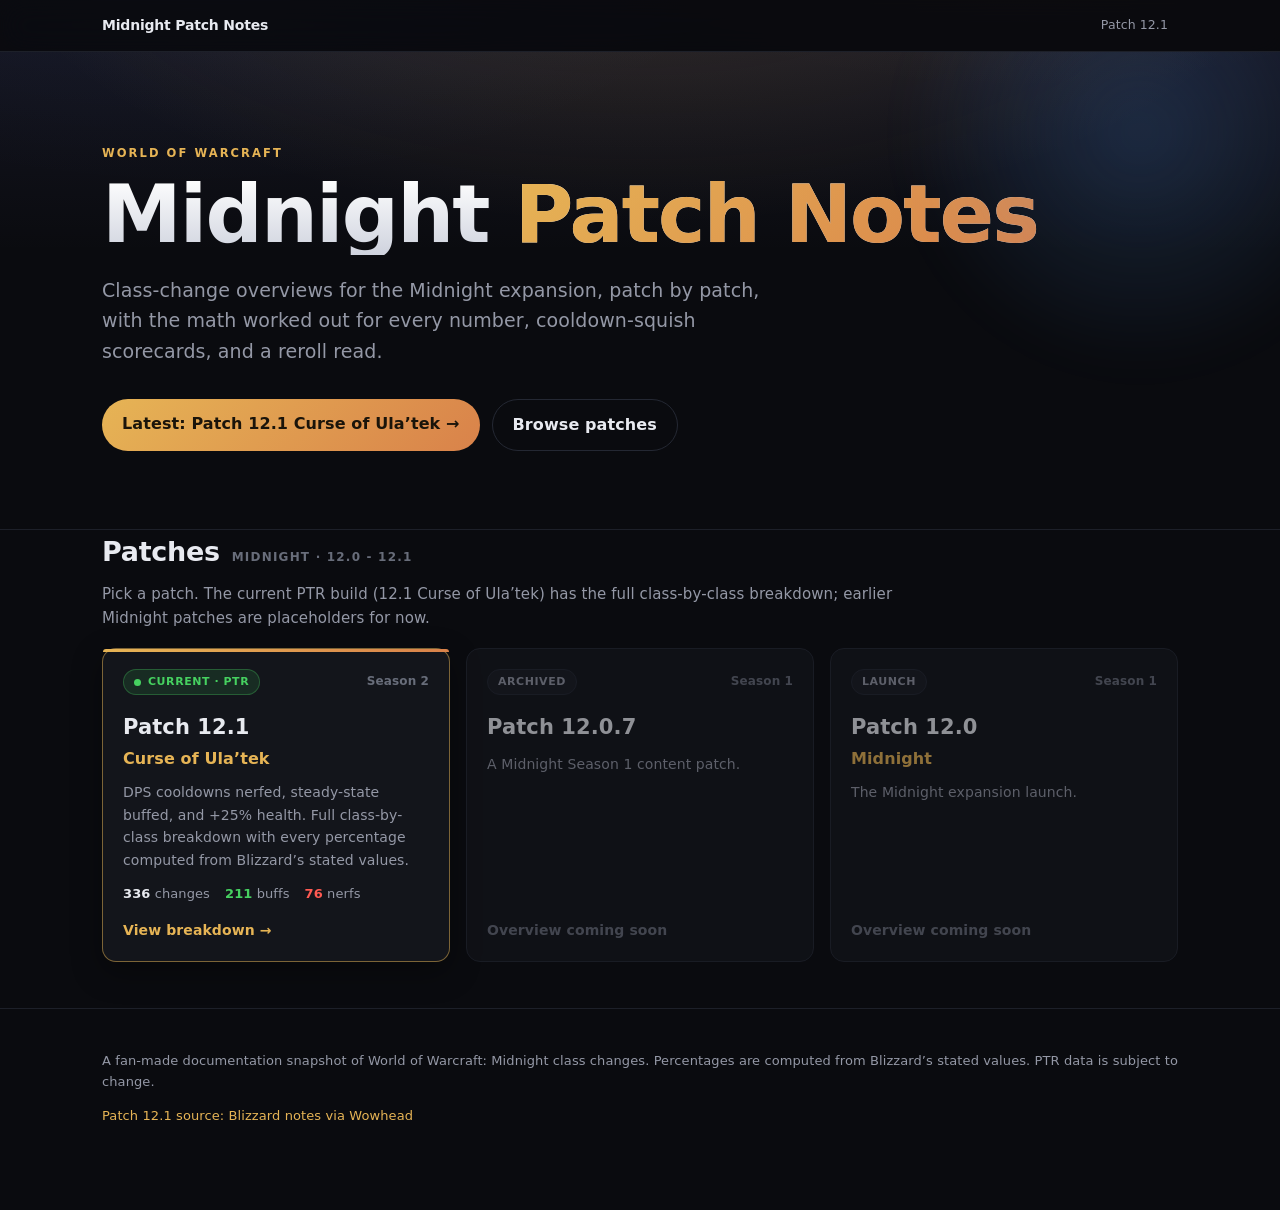
==== index.html @ 2590438f "Add Midnight landing page with patch cards and nav; move 12.1 to detail page; fix spec counts; remov" ====
<!DOCTYPE html>
<html lang="en">
<head>
<meta charset="utf-8" />
<meta name="viewport" content="width=device-width, initial-scale=1" />
<title>World of Warcraft: Midnight - Patch Notes Overview</title>
<meta name="description" content="Class-change overviews for World of Warcraft: Midnight, patch by patch, with the math worked out for every number. Featuring Patch 12.1 Curse of Ula'tek." />
<meta name="color-scheme" content="dark" />
<link rel="stylesheet" href="styles.css" />
</head>
<body>

<nav class="toc"><div class="wrap">
  <a href="./" class="brand">Midnight Patch Notes</a>
  <span style="margin-left:auto"></span>
  <a href="patch-12-1.html">Patch 12.1</a>
</div></nav>

<header class="home-hero">
  <div class="home-hero-glow" aria-hidden="true"></div>
  <div class="wrap">
    <div class="eyebrow">World of Warcraft</div>
    <h1 class="home-title">Midnight <span>Patch Notes</span></h1>
    <p class="home-sub">Class-change overviews for the Midnight expansion, patch by patch, with the math worked out for every
    number, cooldown-squish scorecards, and a reroll read.</p>
    <div class="home-cta-row">
      <a class="btn-primary" href="patch-12-1.html">Latest: Patch 12.1 Curse of Ula&rsquo;tek &rarr;</a>
      <a class="btn-ghost" href="#patches">Browse patches</a>
    </div>
  </div>
</header>

<main class="wrap">
  <section id="patches">
    <div class="sec-head"><h2>Patches</h2><span class="kicker">Midnight &middot; 12.0 - 12.1</span></div>
    <p class="lead">Pick a patch. The current PTR build (12.1 Curse of Ula&rsquo;tek) has the full class-by-class breakdown; earlier
    Midnight patches are placeholders for now.</p>

    <div class="patch-grid">

      <a class="patch-card active" href="patch-12-1.html">
        <div class="pc-top">
          <span class="pc-badge live"><span class="pc-pulse"></span>Current &middot; PTR</span>
          <span class="pc-season">Season 2</span>
        </div>
        <h3>Patch 12.1 <span>Curse of Ula&rsquo;tek</span></h3>
        <p>DPS cooldowns nerfed, steady-state buffed, and +25% health. Full class-by-class breakdown with every percentage
        computed from Blizzard&rsquo;s stated values.</p>
        <div class="pc-stats">
          <span><b>336</b> changes</span>
          <span class="g"><b>211</b> buffs</span>
          <span class="r"><b>76</b> nerfs</span>
        </div>
        <span class="pc-cta">View breakdown &rarr;</span>
      </a>

      <div class="patch-card soon" aria-disabled="true">
        <div class="pc-top">
          <span class="pc-badge">Archived</span>
          <span class="pc-season">Season 1</span>
        </div>
        <h3>Patch 12.0.7</h3>
        <p>A Midnight Season 1 content patch.</p>
        <span class="pc-cta muted">Overview coming soon</span>
      </div>

      <div class="patch-card soon" aria-disabled="true">
        <div class="pc-top">
          <span class="pc-badge">Launch</span>
          <span class="pc-season">Season 1</span>
        </div>
        <h3>Patch 12.0 <span>Midnight</span></h3>
        <p>The Midnight expansion launch.</p>
        <span class="pc-cta muted">Overview coming soon</span>
      </div>

    </div>
  </section>
</main>

<footer>
  <div class="wrap">
    <p>A fan-made documentation snapshot of World of Warcraft: Midnight class changes. Percentages are computed from Blizzard&rsquo;s
    stated values. PTR data is subject to change.</p>
    <p><a href="https://www.wowhead.com/news/class-changes-for-first-patch-12-1-ptr-build-dps-cooldowns-nerfed-381912" target="_blank" rel="noopener">Patch 12.1 source: Blizzard notes via Wowhead</a></p>
  </div>
</footer>

</body>
</html>
---- styles.css ----
:root {
  --bg: #0a0b0f;
  --panel: #13151b;
  --panel-2: #191c24;
  --line: #242833;
  --line-soft: #1d2029;
  --text: #e8eaf0;
  --dim: #9498a6;
  --faint: #686d7a;
  --buff: #46d160;
  --buff-bg: rgba(70, 209, 96, 0.12);
  --nerf: #ff5a52;
  --nerf-bg: rgba(255, 90, 82, 0.12);
  --neutral: #5aa2ff;
  --neutral-bg: rgba(90, 162, 255, 0.12);
  --gold: #e6b455;
  --accent: #e6b455;
  --accent-2: #d9824a;
  --radius: 14px;
  --radius-sm: 10px;
  --maxw: 1120px;
  --shadow: 0 10px 30px rgba(0,0,0,0.35);
}

* { box-sizing: border-box; }
html { scroll-behavior: smooth; scroll-padding-top: 70px; -webkit-text-size-adjust: 100%; }
body {
  margin: 0;
  background:
    radial-gradient(900px 500px at 80% -260px, rgba(230,180,85,0.10), transparent 70%),
    radial-gradient(1000px 600px at 15% -200px, rgba(90,162,255,0.07), transparent 65%),
    var(--bg);
  background-attachment: fixed;
  color: var(--text);
  font: 16px/1.62 ui-sans-serif, system-ui, -apple-system, "Segoe UI", Roboto, Helvetica, Arial, sans-serif;
  -webkit-font-smoothing: antialiased;
  letter-spacing: 0.1px;
}
a { color: var(--accent); text-decoration: none; }
a:hover { text-decoration: underline; }
code { font-family: ui-monospace, SFMono-Regular, Menlo, Consolas, monospace; font-size: 0.9em; background: var(--panel-2); padding: 1px 6px; border-radius: 6px; border: 1px solid var(--line); }
.wrap { max-width: var(--maxw); margin: 0 auto; padding: 0 22px; }
.muted { color: var(--dim); }
.small { font-size: 13px; }

/* Sticky nav */
nav.toc {
  position: sticky; top: 0; z-index: 30;
  background: rgba(10,11,15,0.72); backdrop-filter: blur(14px) saturate(140%);
  border-bottom: 1px solid var(--line-soft);
}
nav.toc .wrap { display: flex; gap: 4px; flex-wrap: wrap; align-items: center; padding: 9px 22px; }
nav.toc a { color: var(--dim); font-size: 12.5px; font-weight: 500; padding: 5px 10px; border-radius: 8px; transition: all .15s; }
nav.toc a:hover { color: var(--text); background: var(--panel); text-decoration: none; }
nav.toc .navsep { color: var(--faint); padding: 0 4px; opacity: .5; }

/* Hero */
header.hero { padding: 56px 0 34px; border-bottom: 1px solid var(--line-soft); }
.eyebrow { color: var(--accent); font-weight: 600; letter-spacing: 0.18em; text-transform: uppercase; font-size: 11.5px; }
h1 {
  font-size: clamp(30px, 5.2vw, 50px); line-height: 1.05; margin: 12px 0 0; letter-spacing: -0.5px;
  font-weight: 800;
  background: linear-gradient(180deg, #fff 0%, #d7dae3 100%);
  -webkit-background-clip: text; background-clip: text; -webkit-text-fill-color: transparent;
}
h1 .sub { display: block; -webkit-text-fill-color: initial; color: var(--dim); font-weight: 450; font-size: clamp(15px, 2.4vw, 19px); margin-top: 14px; letter-spacing: 0; max-width: 760px; }
.meta-row { display: flex; flex-wrap: wrap; gap: 8px 10px; margin-top: 22px; }
.pill { display: inline-flex; align-items: center; gap: 7px; background: var(--panel); border: 1px solid var(--line); border-radius: 999px; padding: 6px 13px; font-size: 13px; color: var(--dim); }
.pill b { color: var(--text); font-weight: 600; }
.pill .dot { width: 7px; height: 7px; border-radius: 50%; background: var(--accent); box-shadow: 0 0 10px var(--accent); }

.disclaimer {
  margin: 24px 0 0; padding: 15px 17px; border-radius: var(--radius);
  background: linear-gradient(180deg, rgba(255,90,82,0.08), rgba(255,90,82,0.03));
  border: 1px solid rgba(255,90,82,0.28);
  font-size: 14px; color: #ffd9d6;
}
.disclaimer b { color: #fff; }

/* Layout */
main { padding: 36px 0 90px; }
section { margin: 0 0 46px; scroll-margin-top: 70px; }
.sec-head { display: flex; align-items: baseline; gap: 12px; margin: 0 0 8px; }
h2 { font-size: clamp(21px, 3vw, 27px); margin: 0; letter-spacing: -0.3px; font-weight: 750; }
.sec-head .kicker { color: var(--faint); font-size: 12px; font-weight: 600; text-transform: uppercase; letter-spacing: 0.1em; }
h2 + .lead, .sec-head + .lead { margin-top: 4px; }
h3 { font-size: 18px; margin: 22px 0 10px; }
.lead { color: var(--dim); font-size: 15px; margin: 0 0 18px; max-width: 820px; }
.card { background: var(--panel); border: 1px solid var(--line); border-radius: var(--radius); padding: 18px 20px; }

/* Stat chips */
.stats { display: grid; grid-template-columns: repeat(auto-fit, minmax(135px, 1fr)); gap: 12px; }
.stat { background: var(--panel); border: 1px solid var(--line); border-radius: var(--radius); padding: 16px 17px; position: relative; overflow: hidden; }
.stat::after { content: ""; position: absolute; inset: 0 0 auto 0; height: 2px; background: var(--barcolor, transparent); opacity: .7; }
.stat .num { font-size: 31px; font-weight: 800; line-height: 1; letter-spacing: -0.5px; }
.stat .lbl { color: var(--dim); font-size: 12.5px; margin-top: 7px; }
.stat.buff { --barcolor: var(--buff); } .stat.buff .num { color: var(--buff); }
.stat.nerf { --barcolor: var(--nerf); } .stat.nerf .num { color: var(--nerf); }
.stat.neutral { --barcolor: var(--neutral); } .stat.neutral .num { color: var(--neutral); }
.stat.gold { --barcolor: var(--gold); }

/* Global list */
ul.glist { list-style: none; padding: 0; margin: 0; display: grid; gap: 12px; }
ul.glist li { background: var(--panel); border: 1px solid var(--line); border-left: 3px solid var(--accent); border-radius: var(--radius-sm); padding: 14px 18px; }
ul.glist li b { color: var(--accent); }

/* Tables */
.tbl-wrap { overflow-x: auto; border: 1px solid var(--line); border-radius: var(--radius); background: var(--panel); }
table { width: 100%; border-collapse: collapse; font-size: 14px; }
thead th { text-align: left; background: var(--panel-2); color: var(--faint); font-weight: 600; font-size: 11px; text-transform: uppercase; letter-spacing: 0.06em; padding: 10px 13px; white-space: nowrap; }
tbody td { padding: 11px 13px; border-top: 1px solid var(--line-soft); vertical-align: top; }
tbody tr:hover { background: rgba(255,255,255,0.018); }
td.ability { font-weight: 600; white-space: nowrap; }
td.metric { color: var(--dim); }
td.oldnew { font-variant-numeric: tabular-nums; white-space: nowrap; color: var(--dim); }
td.change { font-variant-numeric: tabular-nums; font-weight: 700; white-space: nowrap; text-align: right; }
td.note { color: var(--dim); font-size: 13px; }
.change.buff { color: var(--buff); } .change.nerf { color: var(--nerf); } .change.neutral { color: var(--faint); }

/* chips */
.tag { display: inline-block; font-size: 10.5px; font-weight: 700; text-transform: uppercase; letter-spacing: 0.04em; padding: 2px 8px; border-radius: 999px; line-height: 1.5; }
.tag.buff { color: var(--buff); background: var(--buff-bg); }
.tag.nerf { color: var(--nerf); background: var(--nerf-bg); }
.tag.neutral { color: var(--neutral); background: var(--neutral-bg); }
.tag.role { color: var(--gold); background: rgba(230,180,85,0.13); }
.tag.kind { color: var(--faint); background: var(--panel-2); border: 1px solid var(--line); }

/* Accordion class blocks */
.toolbar { display: flex; align-items: center; gap: 10px; flex-wrap: wrap; margin: 0 0 16px; }
.filters { display: inline-flex; gap: 4px; background: var(--panel); border: 1px solid var(--line); border-radius: 999px; padding: 4px; }
.filters button { cursor: pointer; background: transparent; color: var(--dim); border: 0; border-radius: 999px; padding: 6px 14px; font-size: 13px; font-weight: 600; transition: all .15s; }
.filters button:hover { color: var(--text); }
.filters button.active { color: #1a140a; background: linear-gradient(135deg, var(--accent), var(--accent-2)); }
.toolbtn { cursor: pointer; background: var(--panel); color: var(--dim); border: 1px solid var(--line); border-radius: 999px; padding: 7px 14px; font-size: 13px; font-weight: 600; }
.toolbtn:hover { color: var(--text); border-color: var(--faint); }

details.cls { border: 1px solid var(--line); border-radius: var(--radius); margin-bottom: 12px; background: var(--panel); overflow: hidden; }
details.cls[open] { box-shadow: var(--shadow); }
details.cls > summary {
  list-style: none; cursor: pointer; padding: 15px 18px; display: flex; align-items: center; gap: 13px;
  border-left: 4px solid var(--cc, var(--accent));
}
details.cls > summary::-webkit-details-marker { display: none; }
.cls-dot { width: 11px; height: 11px; border-radius: 50%; background: var(--cc); box-shadow: 0 0 12px -1px var(--cc); flex: none; }
.cls-name { font-size: 19px; font-weight: 750; color: var(--cc); }
.cls-meta { color: var(--faint); font-size: 13px; }
.cls-tally { margin-left: auto; display: flex; align-items: center; gap: 7px; }
.minichip { font-size: 12px; font-weight: 700; padding: 2px 9px; border-radius: 999px; font-variant-numeric: tabular-nums; }
.minichip.b { color: var(--buff); background: var(--buff-bg); }
.minichip.n { color: var(--nerf); background: var(--nerf-bg); }
.chev { color: var(--faint); transition: transform .2s; flex: none; }
details.cls[open] .chev { transform: rotate(90deg); }
.cls-body { padding: 4px 18px 18px; }

.specblock { margin: 14px 0 0; }
.spechead { display: flex; align-items: center; gap: 9px; flex-wrap: wrap; margin: 16px 0 8px; }
.spechead .name { font-weight: 700; font-size: 16px; }
.specnote { color: var(--dim); font-size: 13px; margin: 0 0 10px; max-width: 880px; }

/* Scorecard + ranking + reroll reuse */
.scorecard td.spec { font-weight: 700; white-space: nowrap; }
.scorecard td.dir { color: var(--dim); }
.scorecard b { color: var(--text); }

.rank-grid { display: grid; grid-template-columns: 1fr 1fr; gap: 16px; }
@media (max-width: 760px) { .rank-grid { grid-template-columns: 1fr; } }
.rank { border-radius: var(--radius); border: 1px solid var(--line); padding: 18px 20px; background: var(--panel); }
.rank.up { border-top: 3px solid var(--buff); }
.rank.down { border-top: 3px solid var(--nerf); }
.rank h3 { margin-top: 0; display: flex; align-items: center; gap: 8px; }
.rank.up h3 { color: var(--buff); } .rank.down h3 { color: var(--nerf); }
.rank ol { margin: 0; padding-left: 20px; }
.rank li { margin: 10px 0; } .rank li b { color: var(--text); }

.reroll-grid { display: grid; gap: 11px; }
.reroll .card { border-left: 3px solid var(--gold); }
.reroll .q { font-weight: 700; color: var(--gold); display: block; margin-bottom: 3px; }

footer { border-top: 1px solid var(--line-soft); padding: 28px 0 70px; color: var(--dim); font-size: 13px; }
footer a { word-break: break-all; }

.totop { position: fixed; right: 20px; bottom: 20px; width: 44px; height: 44px; border-radius: 50%; display: none; align-items: center; justify-content: center; font-weight: 800; cursor: pointer; color: #1a140a; background: linear-gradient(135deg, var(--accent), var(--accent-2)); box-shadow: var(--shadow); border: 0; }
.totop.show { display: flex; }

@media (max-width: 560px) {
  header.hero { padding: 40px 0 26px; }
  .cls-meta { display: none; }
}

/* ---- Landing page ---- */
nav.toc .brand { font-weight: 800; color: var(--text); font-size: 14px; letter-spacing: -0.2px; padding-left: 0; }
nav.toc .brand:hover { color: var(--accent); background: transparent; }

.home-hero {
  position: relative; overflow: hidden; padding: 92px 0 78px; border-bottom: 1px solid var(--line-soft);
  background:
    radial-gradient(1100px 520px at 50% -140px, rgba(230,180,85,0.16), transparent 60%),
    linear-gradient(180deg, rgba(138,135,238,0.08), transparent 42%);
}
.home-hero-glow {
  position: absolute; width: 520px; height: 520px; right: -120px; top: -180px; border-radius: 50%;
  background: radial-gradient(circle, rgba(90,162,255,0.18), transparent 65%); filter: blur(20px); pointer-events: none;
}
.home-title {
  font-size: clamp(42px, 8vw, 80px); line-height: 0.98; margin: 14px 0 0; font-weight: 850; letter-spacing: -1.8px;
  background: linear-gradient(180deg, #fff, #cfd3de); -webkit-background-clip: text; background-clip: text; -webkit-text-fill-color: transparent;
}
.home-title span { background: linear-gradient(135deg, var(--accent), var(--accent-2)); -webkit-background-clip: text; background-clip: text; -webkit-text-fill-color: transparent; }
.home-sub { color: var(--dim); font-size: clamp(15px, 2.4vw, 19px); max-width: 690px; margin: 20px 0 0; }
.home-cta-row { display: flex; gap: 12px; flex-wrap: wrap; margin-top: 32px; }
.btn-primary { background: linear-gradient(135deg, var(--accent), var(--accent-2)); color: #1a140a; font-weight: 700; padding: 12px 20px; border-radius: 999px; }
.btn-primary:hover { text-decoration: none; filter: brightness(1.07); }
.btn-ghost { color: var(--text); border: 1px solid var(--line); padding: 12px 20px; border-radius: 999px; font-weight: 600; }
.btn-ghost:hover { text-decoration: none; border-color: var(--faint); }

.patch-grid { display: grid; grid-template-columns: repeat(auto-fill, minmax(290px, 1fr)); gap: 16px; }
.patch-card { display: flex; flex-direction: column; gap: 9px; background: var(--panel); border: 1px solid var(--line); border-radius: var(--radius); padding: 20px; position: relative; min-height: 230px; }
.patch-card.active { border-color: rgba(230,180,85,0.5); box-shadow: var(--shadow); }
.patch-card.active::before { content: ""; position: absolute; inset: 0 0 auto 0; height: 3px; background: linear-gradient(90deg, var(--accent), var(--accent-2)); border-radius: var(--radius) var(--radius) 0 0; }
a.patch-card { color: var(--text); transition: transform .18s, border-color .18s; }
a.patch-card:hover { text-decoration: none; transform: translateY(-3px); border-color: var(--accent); }
.patch-card.soon { opacity: .6; }
.pc-top { display: flex; align-items: center; gap: 10px; }
.pc-badge { font-size: 11px; font-weight: 700; text-transform: uppercase; letter-spacing: 0.05em; padding: 3px 10px; border-radius: 999px; background: var(--panel-2); color: var(--dim); border: 1px solid var(--line); display: inline-flex; align-items: center; gap: 7px; }
.pc-badge.live { color: var(--buff); background: var(--buff-bg); border-color: rgba(70,209,96,0.3); }
.pc-pulse { width: 7px; height: 7px; border-radius: 50%; background: var(--buff); animation: pcpulse 2s infinite; }
@keyframes pcpulse { 0% { box-shadow: 0 0 0 0 rgba(70,209,96,0.5); } 70% { box-shadow: 0 0 0 7px rgba(70,209,96,0); } 100% { box-shadow: 0 0 0 0 rgba(70,209,96,0); } }
.pc-season { margin-left: auto; font-size: 12px; color: var(--faint); font-weight: 600; }
.patch-card h3 { margin: 6px 0 0; font-size: 21px; font-weight: 750; }
.patch-card h3 span { color: var(--accent); display: block; font-size: 16px; font-weight: 600; margin-top: 2px; }
.patch-card p { color: var(--dim); font-size: 14px; margin: 0; flex: 1; }
.pc-stats { display: flex; gap: 15px; font-size: 13px; color: var(--dim); padding-top: 2px; }
.pc-stats b { color: var(--text); font-variant-numeric: tabular-nums; }
.pc-stats .g b { color: var(--buff); }
.pc-stats .r b { color: var(--nerf); }
.pc-cta { font-weight: 700; color: var(--accent); font-size: 14px; margin-top: 6px; }
.pc-cta.muted { color: var(--faint); font-weight: 600; }
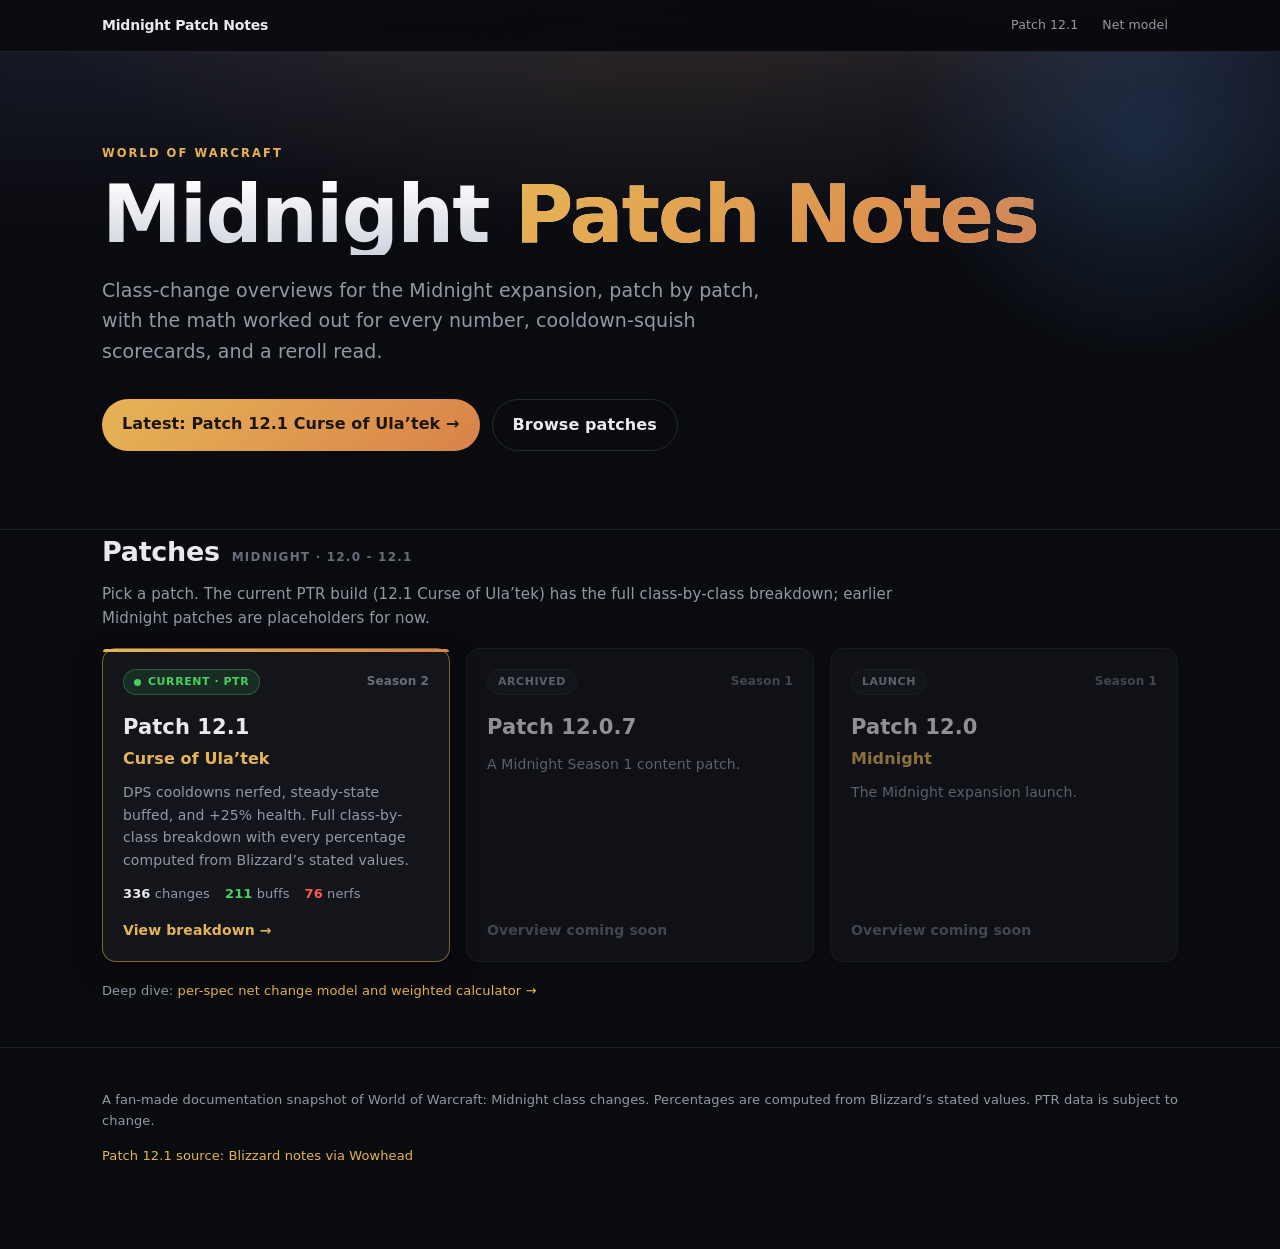
==== commit da8fe9a5: "Add per-spec net change page: exact spec-wide table plus transparent weighted calculator" ====
--- a/index.html
+++ b/index.html
@@ -14,6 +14,7 @@
   <a href="./" class="brand">Midnight Patch Notes</a>
   <span style="margin-left:auto"></span>
   <a href="patch-12-1.html">Patch 12.1</a>
+  <a href="net-change.html">Net model</a>
 </div></nav>
 
 <header class="home-hero">
@@ -75,6 +76,7 @@
       </div>
 
     </div>
+    <p class="small muted" style="margin-top:18px">Deep dive: <a href="net-change.html">per-spec net change model and weighted calculator &rarr;</a></p>
   </section>
 </main>
 
--- a/styles.css
+++ b/styles.css
@@ -235,3 +235,25 @@
 .pc-stats .r b { color: var(--nerf); }
 .pc-cta { font-weight: 700; color: var(--accent); font-size: 14px; margin-top: 6px; }
 .pc-cta.muted { color: var(--faint); font-weight: 600; }
+
+/* ---- Net change calculator ---- */
+.calc-card { padding: 20px 22px; }
+.calc-controls { display: flex; align-items: center; gap: 12px; margin-bottom: 14px; }
+.calc-controls label { font-weight: 700; font-size: 14px; color: var(--dim); }
+#spec-select { flex: 1; max-width: 360px; background: var(--panel-2); color: var(--text); border: 1px solid var(--line); border-radius: 10px; padding: 10px 12px; font-size: 14px; font-weight: 600; }
+#spec-select:focus { outline: none; border-color: var(--accent); }
+.calc-base { margin: 0 0 14px; padding: 11px 14px; background: var(--panel-2); border: 1px solid var(--line); border-radius: 10px; font-size: 14px; color: var(--dim); }
+.calc-base b { font-variant-numeric: tabular-nums; }
+.calc-row { display: flex; align-items: center; justify-content: space-between; gap: 14px; padding: 10px 0; border-top: 1px solid var(--line-soft); flex-wrap: wrap; }
+.calc-row:first-child { border-top: 0; }
+.cr-name { font-weight: 600; font-size: 14px; }
+.cr-pct { font-variant-numeric: tabular-nums; }
+.cr-input { display: flex; align-items: center; gap: 8px; white-space: nowrap; }
+input.wt { width: 74px; background: var(--panel-2); color: var(--text); border: 1px solid var(--line); border-radius: 8px; padding: 7px 9px; font-size: 14px; font-variant-numeric: tabular-nums; text-align: right; }
+input.wt:focus { outline: none; border-color: var(--accent); }
+.calc-result { display: flex; align-items: center; justify-content: space-between; gap: 14px; margin-top: 16px; padding-top: 16px; border-top: 2px solid var(--line); }
+.calc-result-lbl { font-weight: 700; font-size: 15px; }
+.calc-result-sub { color: var(--faint); font-size: 12px; margin-top: 3px; }
+.net-num { font-size: 38px; font-weight: 850; line-height: 1; letter-spacing: -1px; font-variant-numeric: tabular-nums; color: var(--text); }
+.net-num.buff { color: var(--buff); }
+.net-num.nerf { color: var(--nerf); }
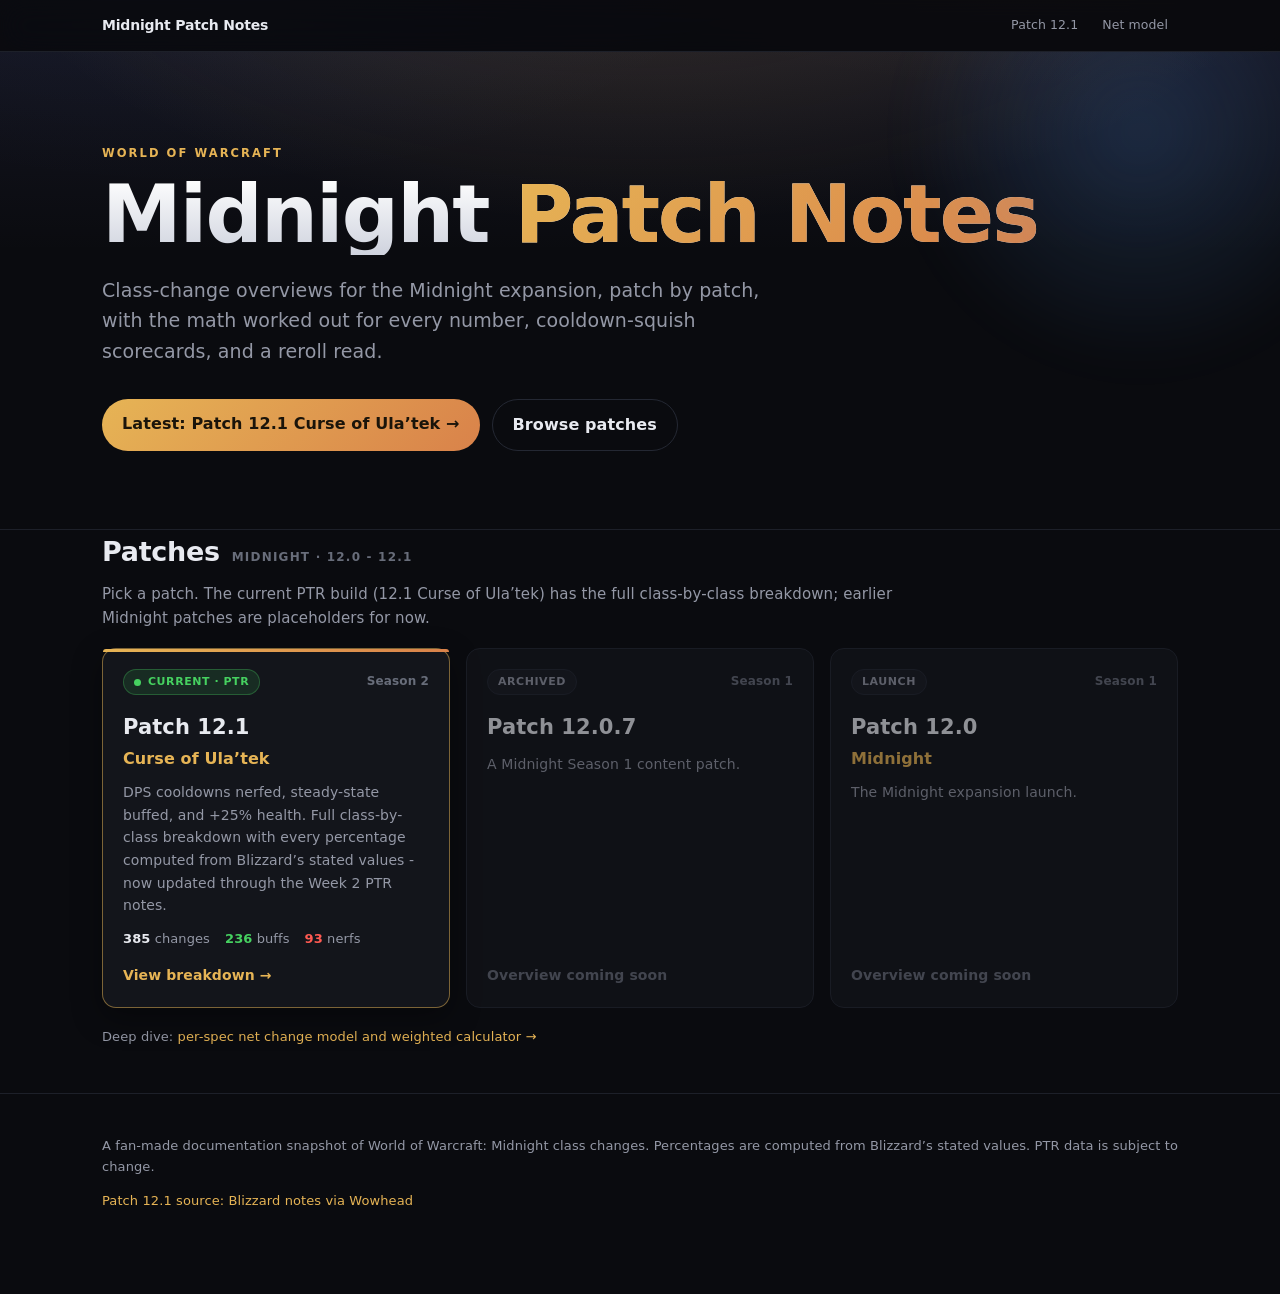
==== commit dd435b63: "Add Patch 12.1 Week 2 PTR changes (Frost DK & Enhancement retunes, DH, Unholy plagues, more) tagged " ====
--- a/index.html
+++ b/index.html
@@ -46,11 +46,11 @@
         </div>
         <h3>Patch 12.1 <span>Curse of Ula&rsquo;tek</span></h3>
         <p>DPS cooldowns nerfed, steady-state buffed, and +25% health. Full class-by-class breakdown with every percentage
-        computed from Blizzard&rsquo;s stated values.</p>
+        computed from Blizzard&rsquo;s stated values - now updated through the Week 2 PTR notes.</p>
         <div class="pc-stats">
-          <span><b>336</b> changes</span>
-          <span class="g"><b>211</b> buffs</span>
-          <span class="r"><b>76</b> nerfs</span>
+          <span><b>385</b> changes</span>
+          <span class="g"><b>236</b> buffs</span>
+          <span class="r"><b>93</b> nerfs</span>
         </div>
         <span class="pc-cta">View breakdown &rarr;</span>
       </a>
--- a/styles.css
+++ b/styles.css
@@ -124,6 +124,8 @@
 .tag.neutral { color: var(--neutral); background: var(--neutral-bg); }
 .tag.role { color: var(--gold); background: rgba(230,180,85,0.13); }
 .tag.kind { color: var(--faint); background: var(--panel-2); border: 1px solid var(--line); }
+.tag.wk2 { color: #ffd479; background: rgba(230,180,85,0.16); border: 1px solid rgba(230,180,85,0.35); }
+.minichip.w { color: #ffd479; background: rgba(230,180,85,0.16); }
 
 /* Accordion class blocks */
 .toolbar { display: flex; align-items: center; gap: 10px; flex-wrap: wrap; margin: 0 0 16px; }
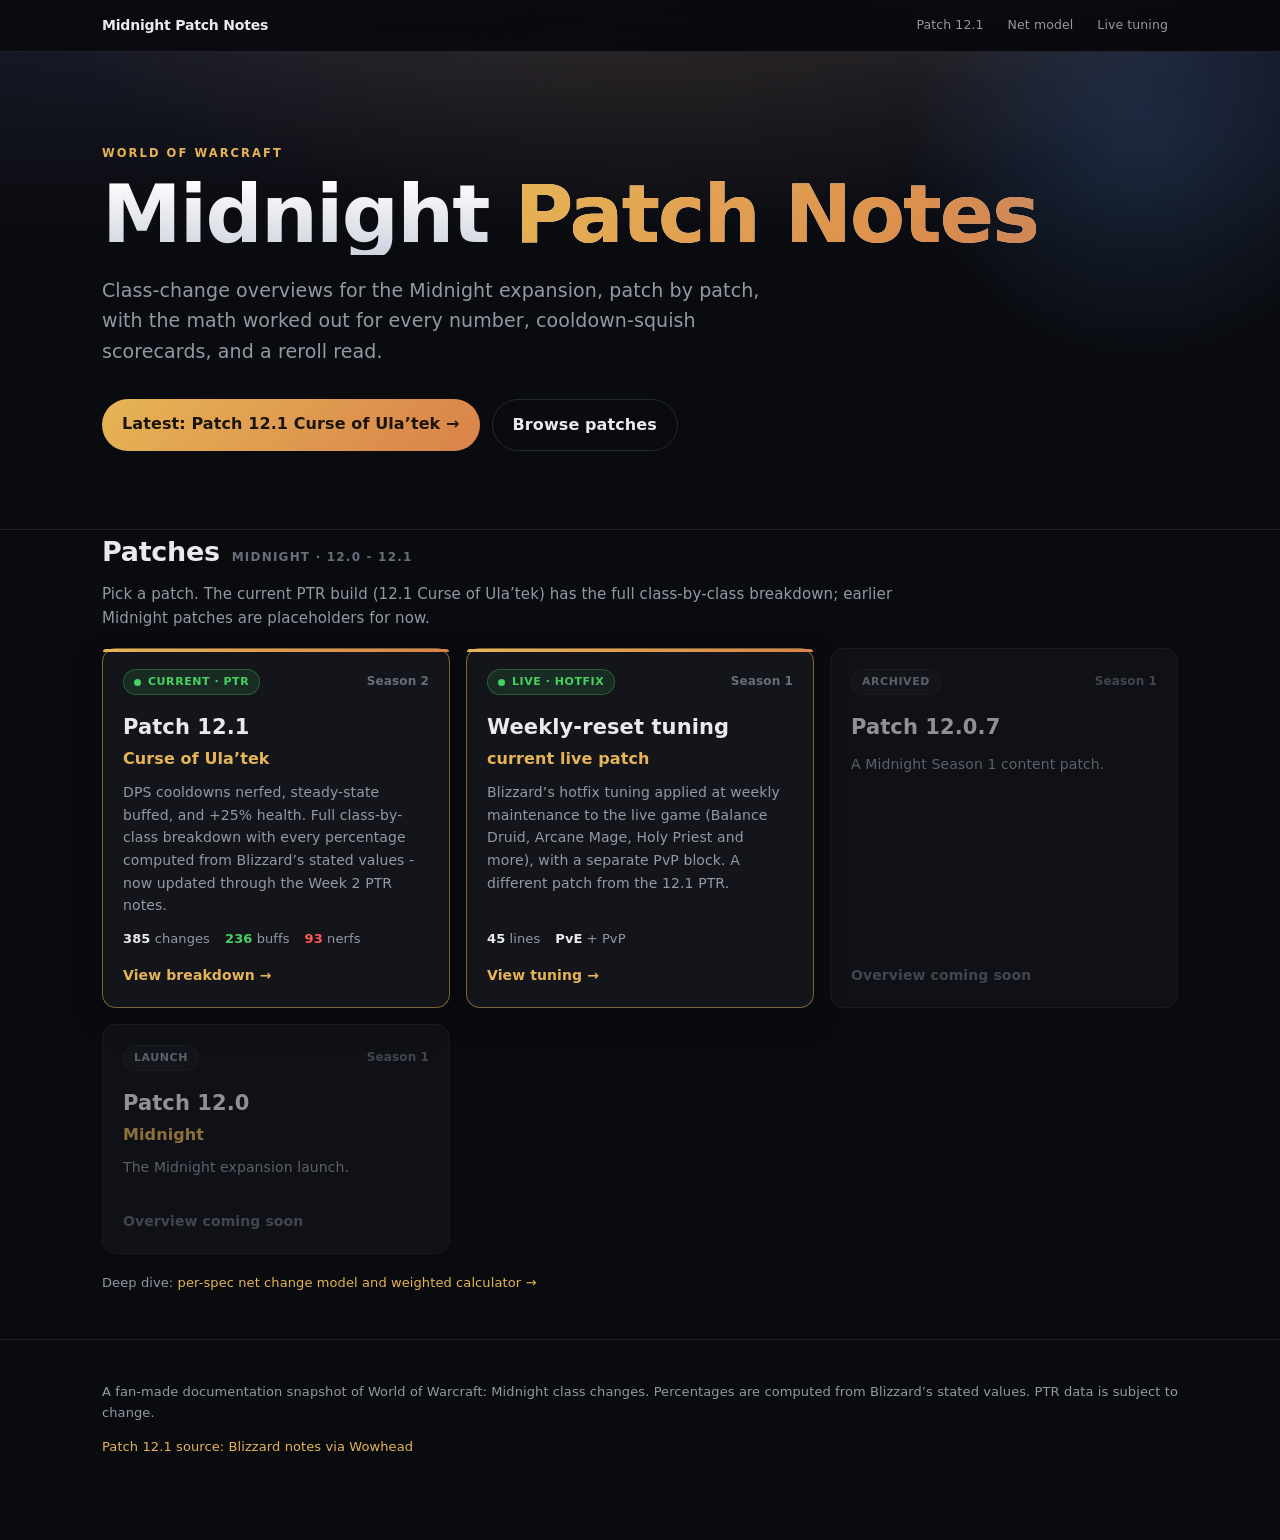
==== commit 1cbee082: "Add separate live weekly-reset tuning page (PvE + PvP, computed math); clearly distinct from 12.1 PT" ====
--- a/index.html
+++ b/index.html
@@ -15,6 +15,7 @@
   <span style="margin-left:auto"></span>
   <a href="patch-12-1.html">Patch 12.1</a>
   <a href="net-change.html">Net model</a>
+  <a href="live-tuning.html">Live tuning</a>
 </div></nav>
 
 <header class="home-hero">
@@ -55,6 +56,21 @@
         <span class="pc-cta">View breakdown &rarr;</span>
       </a>
 
+      <a class="patch-card active" href="live-tuning.html">
+        <div class="pc-top">
+          <span class="pc-badge live"><span class="pc-pulse"></span>Live &middot; Hotfix</span>
+          <span class="pc-season">Season 1</span>
+        </div>
+        <h3>Weekly-reset tuning <span>current live patch</span></h3>
+        <p>Blizzard&rsquo;s hotfix tuning applied at weekly maintenance to the live game (Balance Druid, Arcane Mage, Holy Priest and more),
+        with a separate PvP block. A different patch from the 12.1 PTR.</p>
+        <div class="pc-stats">
+          <span><b>45</b> lines</span>
+          <span><b>PvE</b> + PvP</span>
+        </div>
+        <span class="pc-cta">View tuning &rarr;</span>
+      </a>
+
       <div class="patch-card soon" aria-disabled="true">
         <div class="pc-top">
           <span class="pc-badge">Archived</span>
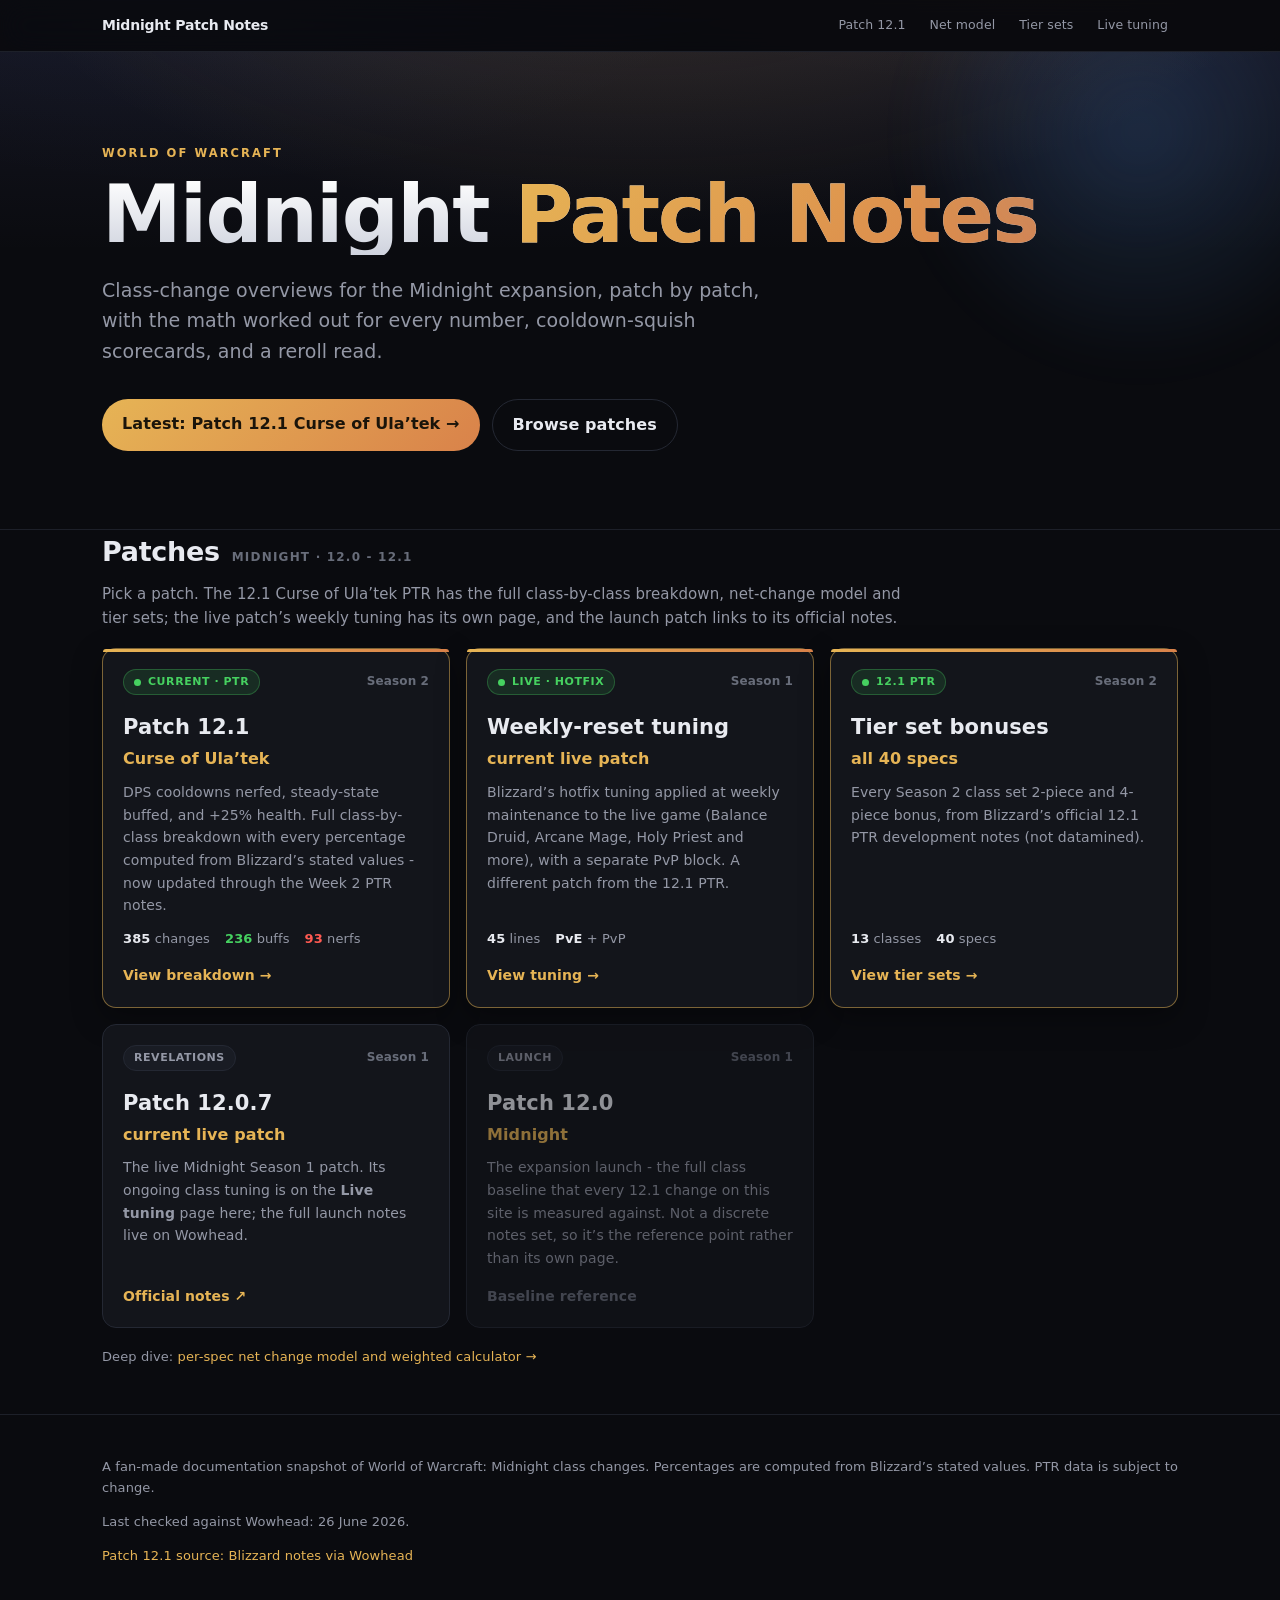
==== commit bea662f6: "Add favicon, OG share images + meta, ability search, official Season 2 tier-set page (40 specs), and" ====
--- a/index.html
+++ b/index.html
@@ -6,6 +6,16 @@
 <title>World of Warcraft: Midnight - Patch Notes Overview</title>
 <meta name="description" content="Class-change overviews for World of Warcraft: Midnight, patch by patch, with the math worked out for every number. Featuring Patch 12.1 Curse of Ula'tek." />
 <meta name="color-scheme" content="dark" />
+<link rel="icon" href="favicon.svg" type="image/svg+xml" />
+<meta name="theme-color" content="#0a0b0f" />
+<meta property="og:type" content="website" />
+<meta property="og:site_name" content="Midnight Patch Notes" />
+<meta property="og:title" content="World of Warcraft: Midnight - Patch Notes Overview" />
+<meta property="og:description" content="Class-change overviews for WoW Midnight, patch by patch, with the math worked out for every number. Featuring Patch 12.1 Curse of Ula'tek." />
+<meta property="og:image" content="https://patchnotes-overview.pages.dev/og.png" />
+<meta property="og:url" content="https://patchnotes-overview.pages.dev/" />
+<meta name="twitter:card" content="summary_large_image" />
+<meta name="twitter:image" content="https://patchnotes-overview.pages.dev/og.png" />
 <link rel="stylesheet" href="styles.css" />
 </head>
 <body>
@@ -15,6 +25,7 @@
   <span style="margin-left:auto"></span>
   <a href="patch-12-1.html">Patch 12.1</a>
   <a href="net-change.html">Net model</a>
+  <a href="tier-sets.html">Tier sets</a>
   <a href="live-tuning.html">Live tuning</a>
 </div></nav>
 
@@ -35,8 +46,8 @@
 <main class="wrap">
   <section id="patches">
     <div class="sec-head"><h2>Patches</h2><span class="kicker">Midnight &middot; 12.0 - 12.1</span></div>
-    <p class="lead">Pick a patch. The current PTR build (12.1 Curse of Ula&rsquo;tek) has the full class-by-class breakdown; earlier
-    Midnight patches are placeholders for now.</p>
+    <p class="lead">Pick a patch. The 12.1 Curse of Ula&rsquo;tek PTR has the full class-by-class breakdown, net-change model and tier sets;
+    the live patch&rsquo;s weekly tuning has its own page, and the launch patch links to its official notes.</p>
 
     <div class="patch-grid">
 
@@ -71,15 +82,30 @@
         <span class="pc-cta">View tuning &rarr;</span>
       </a>
 
-      <div class="patch-card soon" aria-disabled="true">
+      <a class="patch-card active" href="tier-sets.html">
         <div class="pc-top">
-          <span class="pc-badge">Archived</span>
+          <span class="pc-badge live"><span class="pc-pulse"></span>12.1 PTR</span>
+          <span class="pc-season">Season 2</span>
+        </div>
+        <h3>Tier set bonuses <span>all 40 specs</span></h3>
+        <p>Every Season 2 class set 2-piece and 4-piece bonus, from Blizzard&rsquo;s official 12.1 PTR development notes (not datamined).</p>
+        <div class="pc-stats">
+          <span><b>13</b> classes</span>
+          <span><b>40</b> specs</span>
+        </div>
+        <span class="pc-cta">View tier sets &rarr;</span>
+      </a>
+
+      <a class="patch-card" href="https://www.wowhead.com/news/official-patch-12-0-7-revelations-patch-notes-381833" target="_blank" rel="noopener">
+        <div class="pc-top">
+          <span class="pc-badge">Revelations</span>
           <span class="pc-season">Season 1</span>
         </div>
-        <h3>Patch 12.0.7</h3>
-        <p>A Midnight Season 1 content patch.</p>
-        <span class="pc-cta muted">Overview coming soon</span>
-      </div>
+        <h3>Patch 12.0.7 <span>current live patch</span></h3>
+        <p>The live Midnight Season 1 patch. Its ongoing class tuning is on the <b>Live tuning</b> page here; the full launch notes
+        live on Wowhead.</p>
+        <span class="pc-cta">Official notes &#8599;</span>
+      </a>
 
       <div class="patch-card soon" aria-disabled="true">
         <div class="pc-top">
@@ -87,8 +113,9 @@
           <span class="pc-season">Season 1</span>
         </div>
         <h3>Patch 12.0 <span>Midnight</span></h3>
-        <p>The Midnight expansion launch.</p>
-        <span class="pc-cta muted">Overview coming soon</span>
+        <p>The expansion launch - the full class baseline that every 12.1 change on this site is measured against. Not a discrete
+        notes set, so it&rsquo;s the reference point rather than its own page.</p>
+        <span class="pc-cta muted">Baseline reference</span>
       </div>
 
     </div>
@@ -100,6 +127,7 @@
   <div class="wrap">
     <p>A fan-made documentation snapshot of World of Warcraft: Midnight class changes. Percentages are computed from Blizzard&rsquo;s
     stated values. PTR data is subject to change.</p>
+    <p class="small muted">Last checked against Wowhead: 26 June 2026.</p>
     <p><a href="https://www.wowhead.com/news/class-changes-for-first-patch-12-1-ptr-build-dps-cooldowns-nerfed-381912" target="_blank" rel="noopener">Patch 12.1 source: Blizzard notes via Wowhead</a></p>
   </div>
 </footer>
--- a/styles.css
+++ b/styles.css
@@ -135,6 +135,9 @@
 .filters button.active { color: #1a140a; background: linear-gradient(135deg, var(--accent), var(--accent-2)); }
 .toolbtn { cursor: pointer; background: var(--panel); color: var(--dim); border: 1px solid var(--line); border-radius: 999px; padding: 7px 14px; font-size: 13px; font-weight: 600; }
 .toolbtn:hover { color: var(--text); border-color: var(--faint); }
+.searchbox { flex: 1; min-width: 180px; max-width: 320px; background: var(--panel); color: var(--text); border: 1px solid var(--line); border-radius: 999px; padding: 7px 15px; font-size: 13px; }
+.searchbox:focus { outline: none; border-color: var(--accent); }
+.searchbox::placeholder { color: var(--faint); }
 
 details.cls { border: 1px solid var(--line); border-radius: var(--radius); margin-bottom: 12px; background: var(--panel); overflow: hidden; }
 details.cls[open] { box-shadow: var(--shadow); }
@@ -259,3 +262,13 @@
 .net-num { font-size: 38px; font-weight: 850; line-height: 1; letter-spacing: -1px; font-variant-numeric: tabular-nums; color: var(--text); }
 .net-num.buff { color: var(--buff); }
 .net-num.nerf { color: var(--nerf); }
+
+/* ---- Tier sets ---- */
+.tierspec { margin: 12px 0 0; padding: 14px 16px; background: var(--panel-2); border: 1px solid var(--line); border-radius: var(--radius-sm); }
+.tierspec .spechead { margin: 0 0 8px; }
+.setrow { display: flex; gap: 12px; padding: 8px 0; align-items: flex-start; }
+.setrow + .setrow { border-top: 1px solid var(--line-soft); }
+.setlabel { flex: none; font-size: 11px; font-weight: 700; text-transform: uppercase; letter-spacing: 0.04em; padding: 3px 10px; border-radius: 999px; margin-top: 2px; }
+.setlabel.two { color: var(--neutral); background: var(--neutral-bg); }
+.setlabel.four { color: var(--gold); background: rgba(230,180,85,0.14); }
+.settext { color: var(--text); font-size: 14px; line-height: 1.55; }
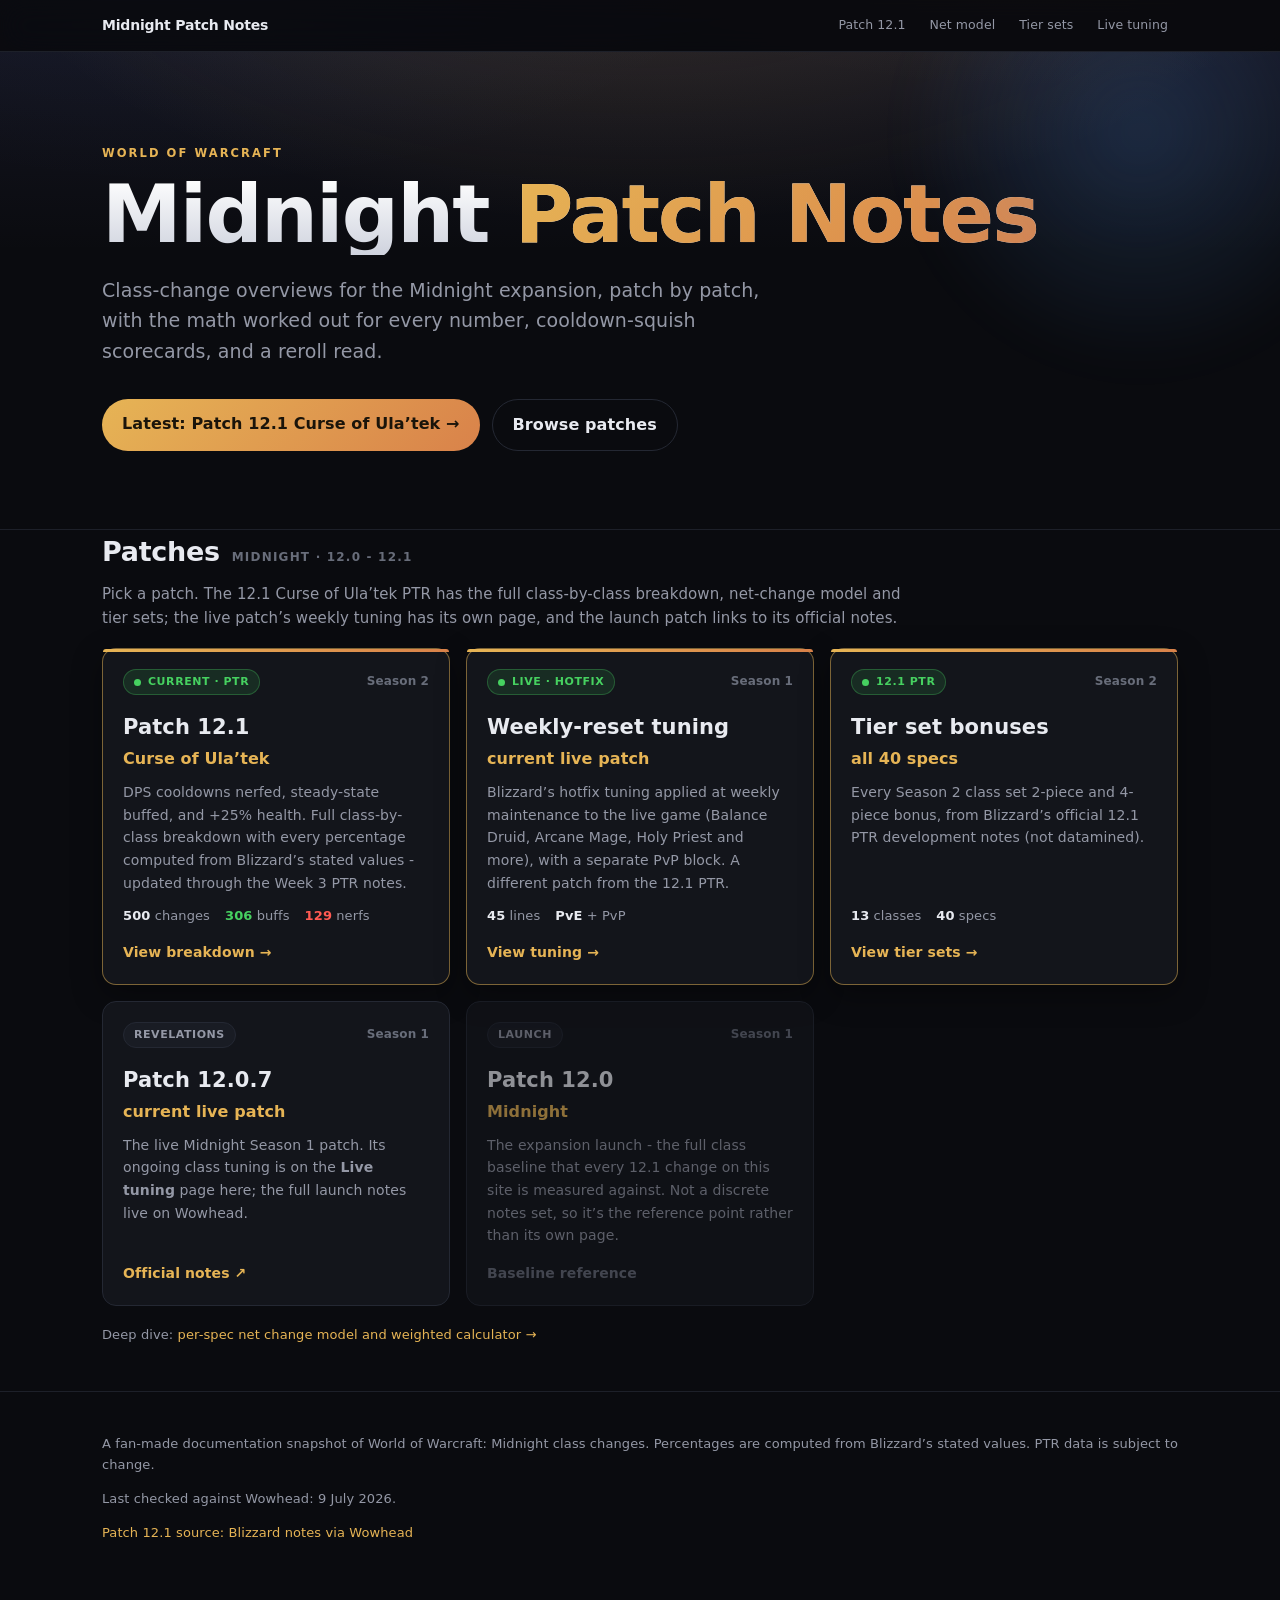
==== commit 8095b607: "Add Patch 12.1 Week 3 PTR changes (raid-test tuning pass, ~115 lines) tagged b:3; Wk3 badges/filter;" ====
--- a/index.html
+++ b/index.html
@@ -58,11 +58,11 @@
         </div>
         <h3>Patch 12.1 <span>Curse of Ula&rsquo;tek</span></h3>
         <p>DPS cooldowns nerfed, steady-state buffed, and +25% health. Full class-by-class breakdown with every percentage
-        computed from Blizzard&rsquo;s stated values - now updated through the Week 2 PTR notes.</p>
+        computed from Blizzard&rsquo;s stated values - updated through the Week 3 PTR notes.</p>
         <div class="pc-stats">
-          <span><b>385</b> changes</span>
-          <span class="g"><b>236</b> buffs</span>
-          <span class="r"><b>93</b> nerfs</span>
+          <span><b>500</b> changes</span>
+          <span class="g"><b>306</b> buffs</span>
+          <span class="r"><b>129</b> nerfs</span>
         </div>
         <span class="pc-cta">View breakdown &rarr;</span>
       </a>
@@ -127,7 +127,7 @@
   <div class="wrap">
     <p>A fan-made documentation snapshot of World of Warcraft: Midnight class changes. Percentages are computed from Blizzard&rsquo;s
     stated values. PTR data is subject to change.</p>
-    <p class="small muted">Last checked against Wowhead: 26 June 2026.</p>
+    <p class="small muted">Last checked against Wowhead: 9 July 2026.</p>
     <p><a href="https://www.wowhead.com/news/class-changes-for-first-patch-12-1-ptr-build-dps-cooldowns-nerfed-381912" target="_blank" rel="noopener">Patch 12.1 source: Blizzard notes via Wowhead</a></p>
   </div>
 </footer>
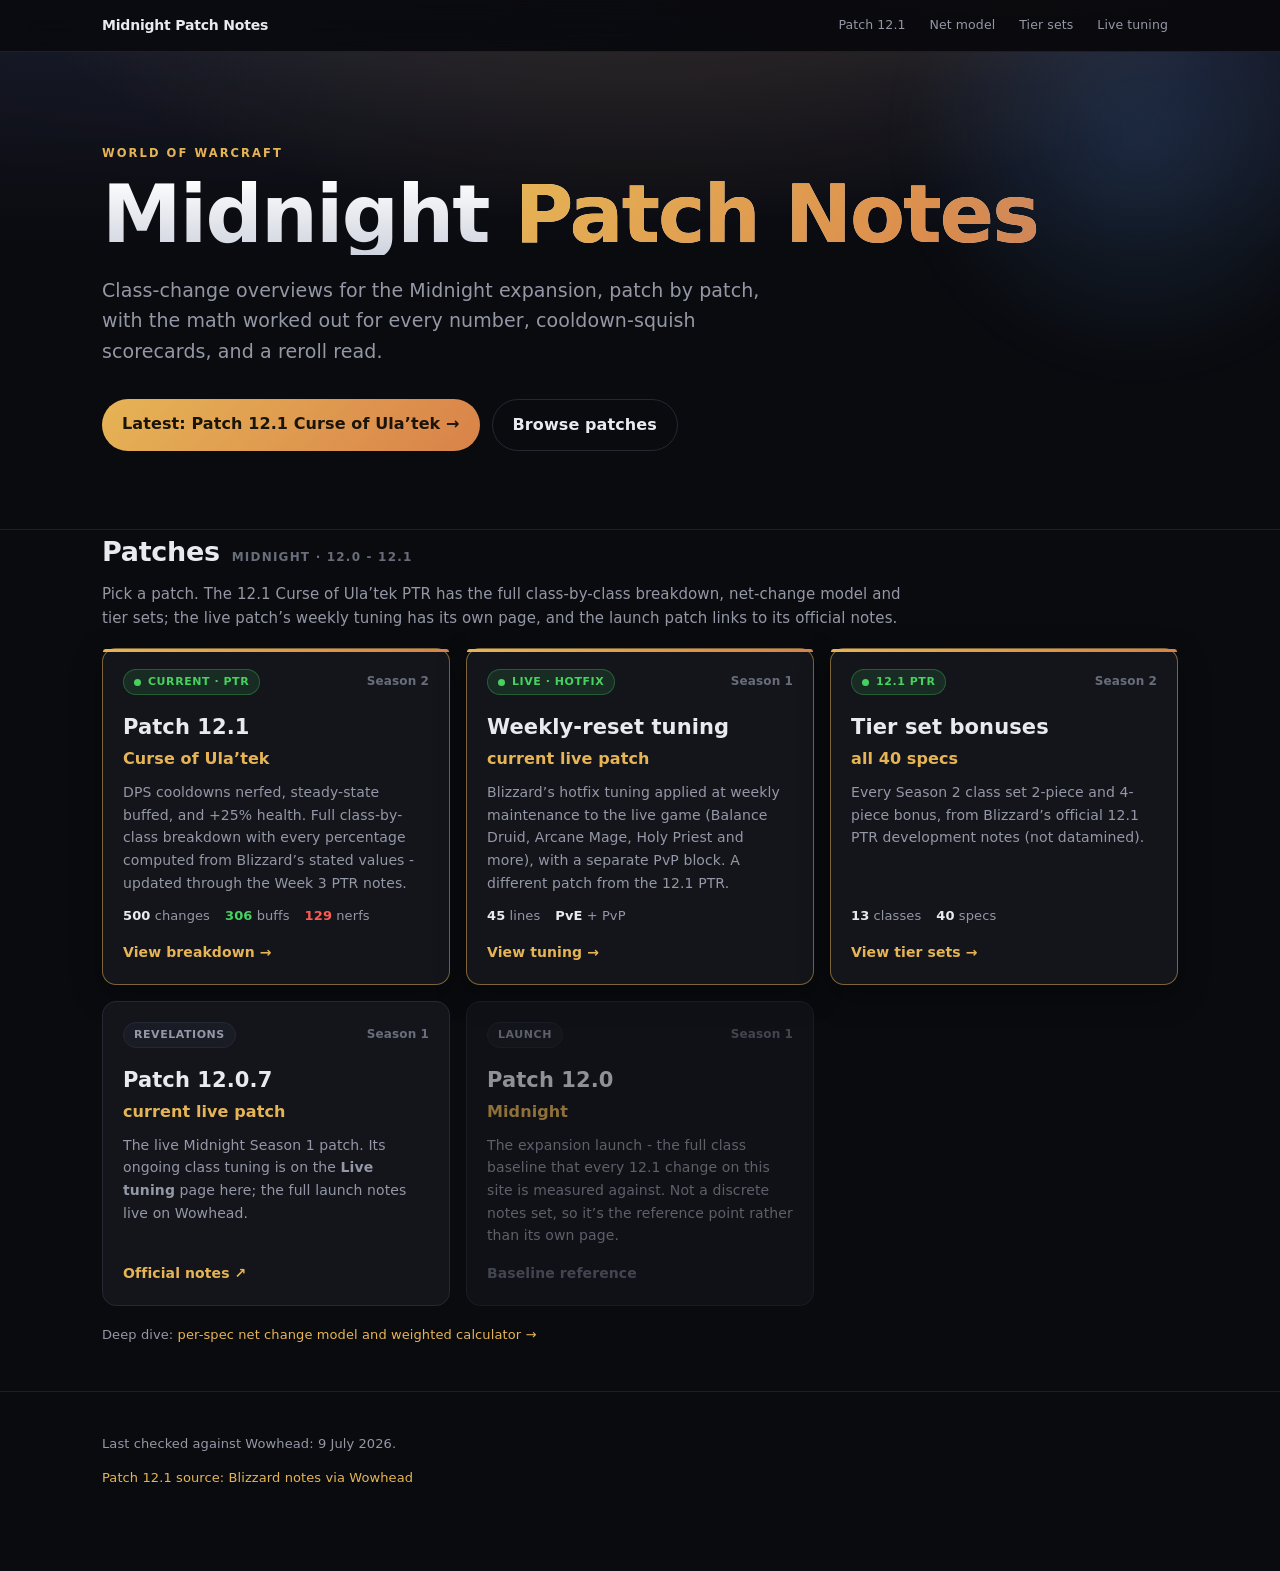
==== commit e77926d2: "Remove fan-made snapshot line from landing footer" ====
--- a/index.html
+++ b/index.html
@@ -125,8 +125,6 @@
 
 <footer>
   <div class="wrap">
-    <p>A fan-made documentation snapshot of World of Warcraft: Midnight class changes. Percentages are computed from Blizzard&rsquo;s
-    stated values. PTR data is subject to change.</p>
     <p class="small muted">Last checked against Wowhead: 9 July 2026.</p>
     <p><a href="https://www.wowhead.com/news/class-changes-for-first-patch-12-1-ptr-build-dps-cooldowns-nerfed-381912" target="_blank" rel="noopener">Patch 12.1 source: Blizzard notes via Wowhead</a></p>
   </div>
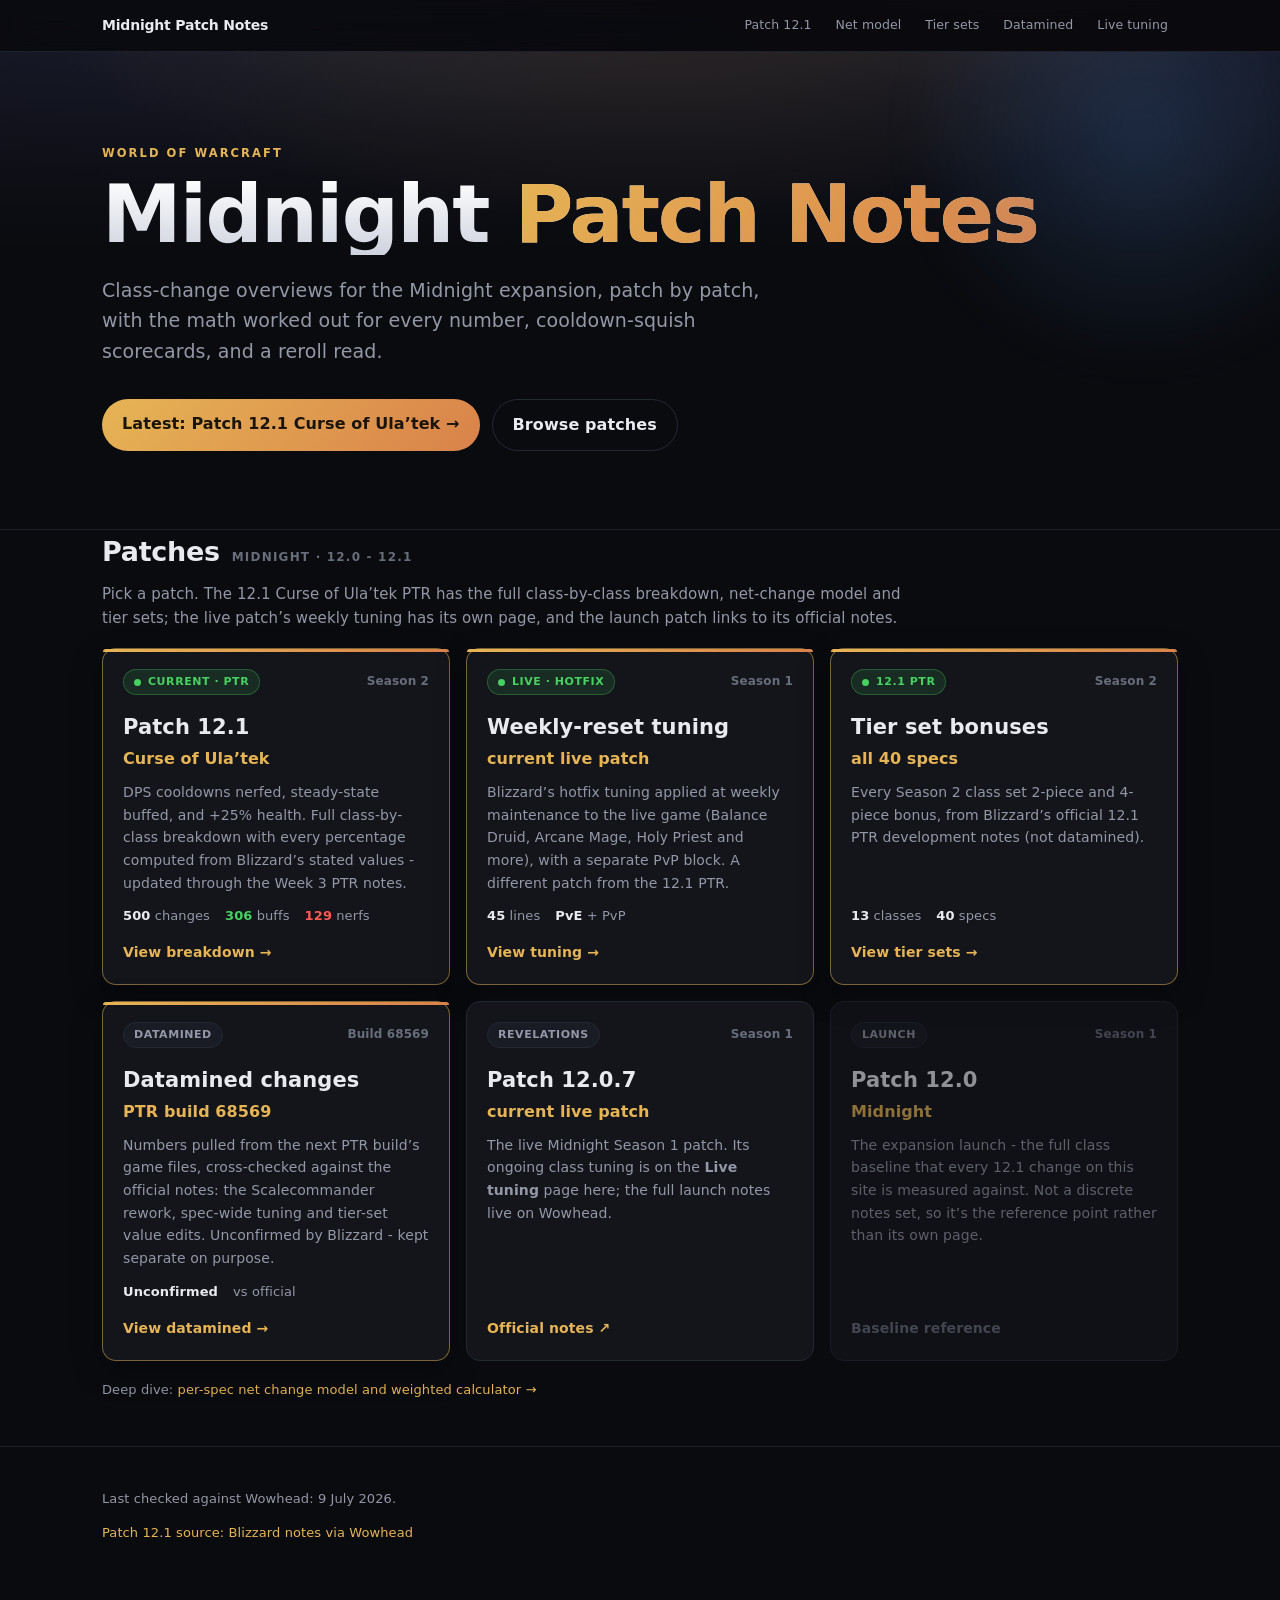
==== commit 8b49879c: "Add separate datamined changes page (PTR build 68569)" ====
--- a/index.html
+++ b/index.html
@@ -26,6 +26,7 @@
   <a href="patch-12-1.html">Patch 12.1</a>
   <a href="net-change.html">Net model</a>
   <a href="tier-sets.html">Tier sets</a>
+  <a href="datamined.html">Datamined</a>
   <a href="live-tuning.html">Live tuning</a>
 </div></nav>
 
@@ -96,6 +97,21 @@
         <span class="pc-cta">View tier sets &rarr;</span>
       </a>
 
+      <a class="patch-card active" href="datamined.html">
+        <div class="pc-top">
+          <span class="pc-badge">Datamined</span>
+          <span class="pc-season">Build 68569</span>
+        </div>
+        <h3>Datamined changes <span>PTR build 68569</span></h3>
+        <p>Numbers pulled from the next PTR build&rsquo;s game files, cross-checked against the official notes: the Scalecommander rework,
+        spec-wide tuning and tier-set value edits. Unconfirmed by Blizzard - kept separate on purpose.</p>
+        <div class="pc-stats">
+          <span><b>Unconfirmed</b></span>
+          <span>vs official</span>
+        </div>
+        <span class="pc-cta">View datamined &rarr;</span>
+      </a>
+
       <a class="patch-card" href="https://www.wowhead.com/news/official-patch-12-0-7-revelations-patch-notes-381833" target="_blank" rel="noopener">
         <div class="pc-top">
           <span class="pc-badge">Revelations</span>
--- a/styles.css
+++ b/styles.css
@@ -125,7 +125,14 @@
 .tag.role { color: var(--gold); background: rgba(230,180,85,0.13); }
 .tag.kind { color: var(--faint); background: var(--panel-2); border: 1px solid var(--line); }
 .tag.wk2 { color: #ffd479; background: rgba(230,180,85,0.16); border: 1px solid rgba(230,180,85,0.35); }
+.tag.dm { color: #c79bff; background: rgba(160,110,255,0.16); border: 1px solid rgba(160,110,255,0.4); }
 .minichip.w { color: #ffd479; background: rgba(230,180,85,0.16); }
+
+/* datamined card grid */
+.card-grid { display: grid; grid-template-columns: repeat(auto-fit, minmax(260px, 1fr)); gap: 16px; }
+.card-grid .card h3 { margin: 6px 0 8px; font-size: 17px; }
+.card-grid .card p { margin: 0; }
+.card-eyebrow { color: var(--dim); font-weight: 600; font-size: 12px; letter-spacing: 0.02em; text-transform: uppercase; }
 
 /* Accordion class blocks */
 .toolbar { display: flex; align-items: center; gap: 10px; flex-wrap: wrap; margin: 0 0 16px; }
